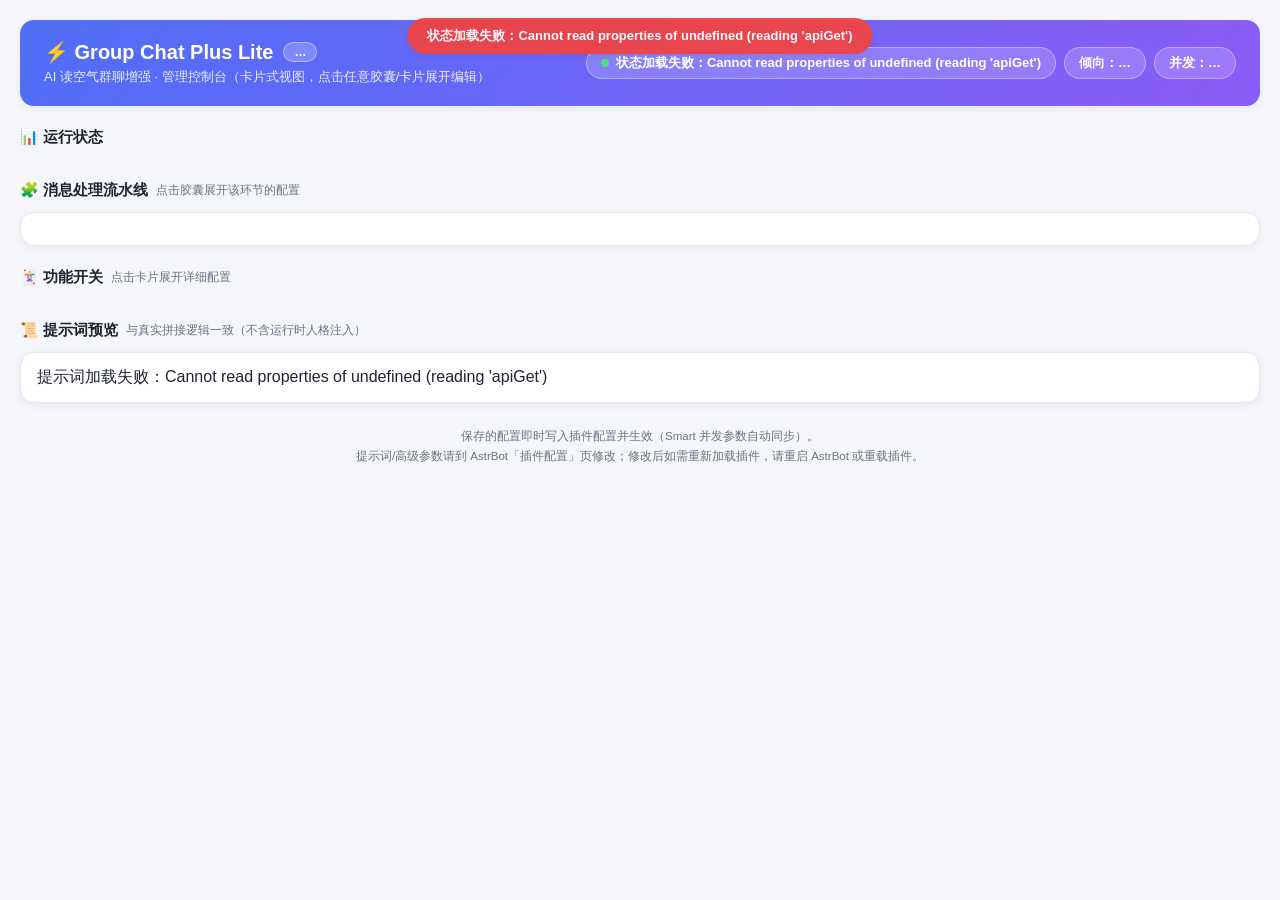
==== pages/control/index.html @ 924e7025 "feat(web): V2.1.0-lite — 移除独立 Web 面板，管理界面接入 AstrBot 插件页 - 删除 web/ 独立面板（server/auth/security/static/t" ====
<!doctype html>
<html lang="zh-CN">
<head>
  <meta charset="utf-8" />
  <meta name="viewport" content="width=device-width, initial-scale=1" />
  <title>Group Chat Plus Lite · 管理控制台</title>
  <link rel="stylesheet" href="./style.css" />
</head>
<body>
  <header class="hero">
    <div>
      <h1>
        ⚡ Group Chat Plus Lite
        <span class="ver" id="ver">…</span>
      </h1>
      <p class="sub">AI 读空气群聊增强 · 管理控制台（卡片式视图，点击任意胶囊/卡片展开编辑）</p>
    </div>
    <div class="hero-pills">
      <div class="pill"><span class="dot" id="dotMain"></span><span id="mainSwitch">群聊回复：…</span></div>
      <div class="pill" id="tendencyPill">倾向：…</div>
      <div class="pill" id="smartPill">并发：…</div>
    </div>
  </header>

  <!-- 运行时统计 -->
  <section class="section" id="statsSection">
    <h2 class="section-title">📊 运行状态</h2>
    <div class="stats-row" id="statsRow"></div>
  </section>

  <!-- 消息处理流水线 -->
  <section class="section">
    <h2 class="section-title">🧩 消息处理流水线 <span class="tip">点击胶囊展开该环节的配置</span></h2>
    <div class="pipeline" id="pipeline"></div>
    <div id="stagePanelWrap"></div>
  </section>

  <!-- 功能卡片 -->
  <section class="section">
    <h2 class="section-title">🃏 功能开关 <span class="tip">点击卡片展开详细配置</span></h2>
    <div class="cards" id="cards"></div>
    <div id="cardPanelWrap"></div>
  </section>

  <!-- 提示词预览 -->
  <section class="section">
    <h2 class="section-title">📜 提示词预览 <span class="tip">与真实拼接逻辑一致（不含运行时人格注入）</span></h2>
    <div class="prompt-grid" id="promptGrid"></div>
  </section>

  <div class="footer-note">
    保存的配置即时写入插件配置并生效（Smart 并发参数自动同步）。<br />
    提示词/高级参数请到 AstrBot「插件配置」页修改；修改后如需重新加载插件，请重启 AstrBot 或重载插件。
  </div>

  <div id="toast"></div>
  <script type="module" src="./app.js"></script>
</body>
</html>
---- pages/control/style.css ----
/* Group Chat Plus Lite — 插件页控制台（卡片式/胶囊式） */
:root {
  --bg: #f5f6fa;
  --card: #ffffff;
  --border: #e3e6ef;
  --text: #1f2430;
  --text-sub: #6b7280;
  --accent: #4f6ef7;
  --accent-soft: #e8edff;
  --green: #22c55e;
  --green-soft: #e8f8ee;
  --red: #ef4444;
  --red-soft: #fdecec;
  --amber: #f59e0b;
  --amber-soft: #fdf3e0;
  --radius: 14px;
  --shadow: 0 2px 10px rgba(31, 36, 48, 0.06);
}
[data-theme="dark"] {
  --bg: #12141a;
  --card: #1b1e28;
  --border: #2a2e3d;
  --text: #e8eaf2;
  --text-sub: #9aa1b5;
  --accent: #7c93ff;
  --accent-soft: #232a45;
  --green: #34d399;
  --green-soft: #16281f;
  --red: #f87171;
  --red-soft: #2b1a1a;
  --amber: #fbbf24;
  --amber-soft: #2b2413;
  --shadow: 0 2px 10px rgba(0, 0, 0, 0.35);
}
* { box-sizing: border-box; margin: 0; padding: 0; }
body {
  font-family: -apple-system, "Segoe UI", "PingFang SC", "Microsoft YaHei", sans-serif;
  background: var(--bg);
  color: var(--text);
  padding: 20px;
  min-height: 100vh;
}
.hidden { display: none !important; }

/* ===== 头部 ===== */
.hero {
  background: linear-gradient(120deg, var(--accent), #8b5cf6);
  color: #fff;
  border-radius: var(--radius);
  padding: 20px 24px;
  display: flex;
  justify-content: space-between;
  align-items: center;
  flex-wrap: wrap;
  gap: 12px;
  box-shadow: var(--shadow);
}
.hero h1 { font-size: 20px; font-weight: 700; display: flex; align-items: center; gap: 10px; flex-wrap: wrap; }
.hero .ver {
  font-size: 12px; font-weight: 600;
  background: rgba(255,255,255,0.22);
  border: 1px solid rgba(255,255,255,0.4);
  padding: 2px 10px; border-radius: 999px;
}
.hero .sub { font-size: 13px; opacity: 0.88; margin-top: 4px; }
.hero-pills { display: flex; gap: 8px; flex-wrap: wrap; }
.pill {
  font-size: 13px; font-weight: 600;
  padding: 6px 14px; border-radius: 999px;
  background: rgba(255,255,255,0.18);
  border: 1px solid rgba(255,255,255,0.35);
  display: flex; align-items: center; gap: 7px;
}
.pill .dot { width: 8px; height: 8px; border-radius: 50%; background: #4ade80; display: inline-block; }
.pill .dot.off { background: #fca5a5; }

/* ===== 区块 ===== */
.section { margin-top: 22px; }
.section-title {
  font-size: 15px; font-weight: 700; margin-bottom: 12px;
  display: flex; align-items: center; gap: 8px;
}
.section-title .tip { font-size: 12px; font-weight: 400; color: var(--text-sub); }

/* ===== 流水线胶囊 ===== */
.pipeline {
  display: flex; flex-wrap: wrap; align-items: stretch; gap: 6px;
  background: var(--card); border: 1px solid var(--border);
  border-radius: var(--radius); padding: 16px; box-shadow: var(--shadow);
}
.capsule {
  flex: 1 1 150px; min-width: 140px;
  border: 1.5px solid var(--border); border-radius: 999px;
  padding: 10px 16px; cursor: pointer; text-align: center;
  transition: all 0.15s ease; position: relative;
  background: var(--card);
}
.capsule:hover { border-color: var(--accent); transform: translateY(-1px); }
.capsule.active { border-color: var(--accent); background: var(--accent-soft); box-shadow: 0 0 0 3px color-mix(in srgb, var(--accent) 18%, transparent); }
.capsule .cap-name { font-size: 13px; font-weight: 700; display: flex; align-items: center; justify-content: center; gap: 6px; }
.capsule .cap-state { font-size: 11px; color: var(--text-sub); margin-top: 3px; display: flex; align-items: center; justify-content: center; gap: 5px; }
.capsule .cap-state .dot { width: 7px; height: 7px; border-radius: 50%; }
.dot.on { background: var(--green); }
.dot.off { background: var(--border); }
.capsule .num { position: absolute; top: -8px; right: -6px; background: var(--accent); color: #fff; font-size: 10px; font-weight: 700; width: 18px; height: 18px; border-radius: 50%; display: flex; align-items: center; justify-content: center; }
.arrow { align-self: center; color: var(--text-sub); font-size: 16px; flex: 0 0 auto; }

/* ===== 编辑面板 ===== */
.edit-panel {
  margin-top: 12px; background: var(--card);
  border: 1px solid var(--border); border-radius: var(--radius);
  padding: 18px 20px; box-shadow: var(--shadow);
}
.edit-panel h3 { font-size: 14px; margin-bottom: 14px; display: flex; align-items: center; gap: 8px; }
.form-grid { display: grid; grid-template-columns: repeat(auto-fill, minmax(260px, 1fr)); gap: 14px 20px; }
.field { display: flex; flex-direction: column; gap: 6px; }
.field label { font-size: 12.5px; font-weight: 600; display: flex; align-items: center; gap: 6px; flex-wrap: wrap; }
.field label .hint { font-size: 11px; font-weight: 400; color: var(--text-sub); }
.field input[type="number"], .field select {
  padding: 7px 10px; border: 1px solid var(--border); border-radius: 9px;
  background: var(--bg); color: var(--text); font-size: 13px; width: 100%;
}
.field input[type="number"]:focus, .field select:focus { outline: 2px solid var(--accent); border-color: transparent; }
/* 开关 */
.switch { position: relative; width: 40px; height: 22px; flex: 0 0 auto; }
.switch input { opacity: 0; width: 0; height: 0; }
.switch .slider {
  position: absolute; inset: 0; border-radius: 999px;
  background: var(--border); transition: 0.2s; cursor: pointer;
}
.switch .slider::before {
  content: ""; position: absolute; width: 16px; height: 16px; border-radius: 50%;
  left: 3px; top: 3px; background: #fff; transition: 0.2s; box-shadow: 0 1px 3px rgba(0,0,0,0.25);
}
.switch input:checked + .slider { background: var(--green); }
.switch input:checked + .slider::before { transform: translateX(18px); }
.field-row { display: flex; align-items: center; justify-content: space-between; gap: 12px; }
.field-row label { margin: 0; }
.save-bar { display: flex; align-items: center; justify-content: space-between; margin-top: 16px; gap: 10px; flex-wrap: wrap; }
.btn {
  padding: 8px 20px; border-radius: 999px; border: none; cursor: pointer;
  font-size: 13px; font-weight: 700; background: var(--accent); color: #fff;
  transition: 0.15s;
}
.btn:hover { filter: brightness(1.08); }
.btn:disabled { opacity: 0.5; cursor: not-allowed; }
.btn-ghost { background: transparent; color: var(--text-sub); border: 1px solid var(--border); }
.save-status { font-size: 12px; color: var(--text-sub); }

/* ===== 功能卡片 ===== */
.cards { display: grid; grid-template-columns: repeat(auto-fill, minmax(230px, 1fr)); gap: 12px; }
.card {
  background: var(--card); border: 1px solid var(--border);
  border-radius: var(--radius); padding: 14px 16px; cursor: pointer;
  transition: all 0.15s ease; box-shadow: var(--shadow);
  display: flex; flex-direction: column; gap: 8px;
}
.card:hover { border-color: var(--accent); transform: translateY(-2px); }
.card.active { border-color: var(--accent); background: var(--accent-soft); box-shadow: 0 0 0 3px color-mix(in srgb, var(--accent) 18%, transparent); }
.card .card-head { display: flex; align-items: center; gap: 8px; }
.card .card-head .icon { font-size: 19px; }
.card .card-head .name { font-size: 13.5px; font-weight: 700; flex: 1; }
.badge { font-size: 10.5px; font-weight: 700; padding: 2px 9px; border-radius: 999px; }
.badge.on { background: var(--green-soft); color: var(--green); border: 1px solid color-mix(in srgb, var(--green) 35%, transparent); }
.badge.off { background: var(--bg); color: var(--text-sub); border: 1px solid var(--border); }
.card .card-summary { font-size: 11.5px; color: var(--text-sub); line-height: 1.55; }
.card .card-summary b { color: var(--text); font-weight: 600; }

/* ===== 提示词卡片 ===== */
.prompt-grid { display: grid; grid-template-columns: repeat(auto-fit, minmax(320px, 1fr)); gap: 12px; }
.prompt-card {
  background: var(--card); border: 1px solid var(--border); border-radius: var(--radius);
  padding: 14px 16px; box-shadow: var(--shadow);
}
.prompt-card h3 { font-size: 13.5px; display: flex; align-items: center; gap: 8px; margin-bottom: 4px; }
.prompt-card .meta { font-size: 11.5px; color: var(--text-sub); margin-bottom: 10px; }
.prompt-card pre {
  background: var(--bg); border: 1px solid var(--border); border-radius: 10px;
  padding: 12px; font-size: 11.5px; line-height: 1.6; overflow: auto;
  max-height: 260px; white-space: pre-wrap; word-break: break-all;
  color: var(--text); font-family: ui-monospace, "Cascadia Code", Consolas, monospace;
}
.prompt-card .collapse-btn { margin-top: 8px; }

/* ===== toast ===== */
#toast {
  position: fixed; top: 18px; left: 50%; transform: translateX(-50%) translateY(-80px);
  background: var(--text); color: var(--bg); padding: 9px 20px; border-radius: 999px;
  font-size: 13px; font-weight: 600; z-index: 999; transition: transform 0.25s ease;
  box-shadow: var(--shadow); opacity: 0.95;
}
#toast.show { transform: translateX(-50%) translateY(0); }
#toast.ok { background: var(--green); color: #fff; }
#toast.err { background: var(--red); color: #fff; }

/* ===== 运行时统计 ===== */
.stats-row { display: grid; grid-template-columns: repeat(auto-fit, minmax(140px, 1fr)); gap: 10px; }
.stat-box {
  background: var(--card); border: 1px solid var(--border); border-radius: 12px;
  padding: 12px 14px; box-shadow: var(--shadow); text-align: center;
}
.stat-box .v { font-size: 22px; font-weight: 800; color: var(--accent); }
.stat-box .k { font-size: 11.5px; color: var(--text-sub); margin-top: 2px; }

.footer-note { margin-top: 24px; font-size: 11.5px; color: var(--text-sub); text-align: center; line-height: 1.7; }
@media (max-width: 640px) { body { padding: 12px; } .pipeline { gap: 8px; } .arrow { display: none; } }
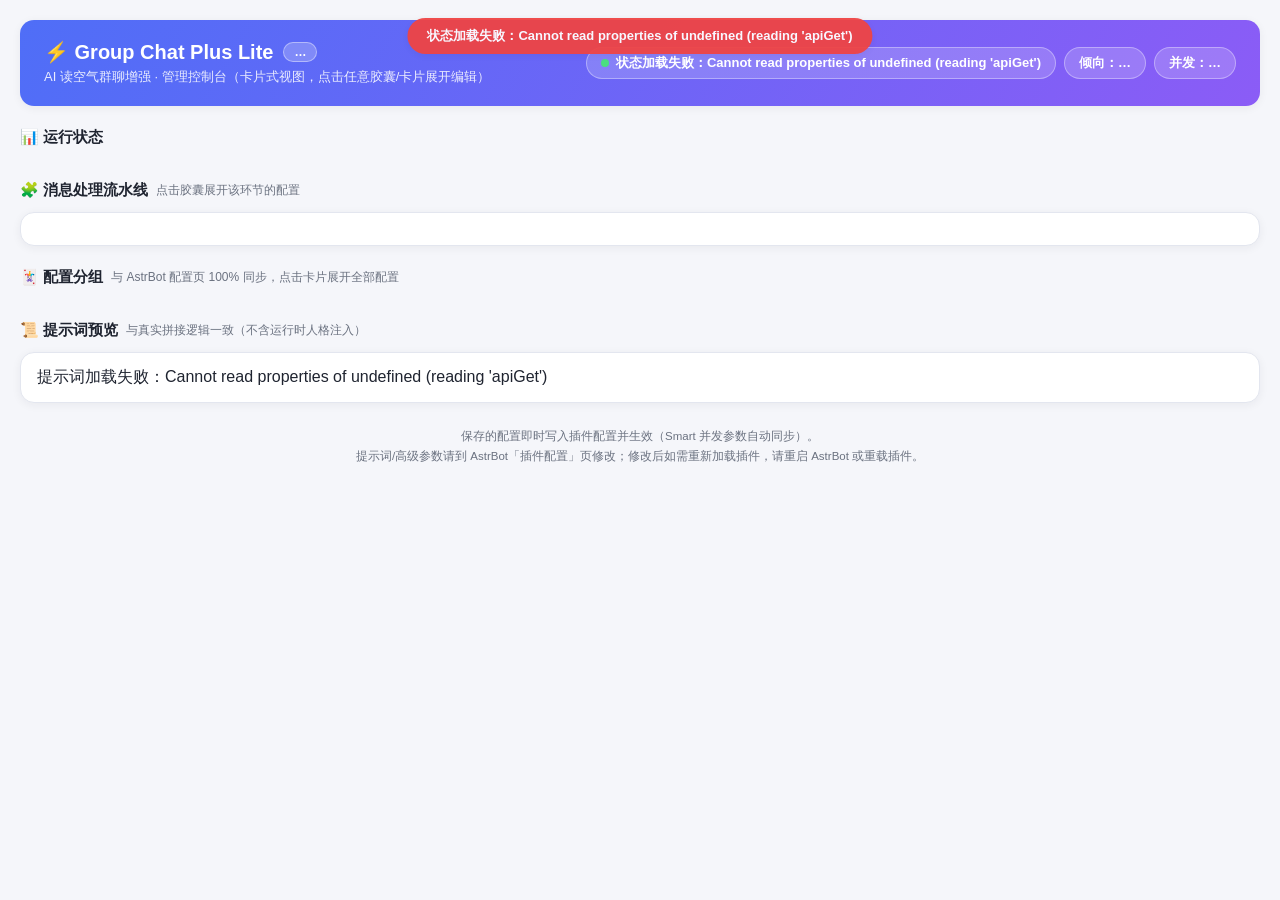
==== commit f68fd4c5: "feat(web): V2.5.0-lite — 插件页配置 100% 覆盖（schema 驱动） - 插件页改为由 _conf_schema.json 动态驱动：分组/字段/说明/选项全同步，永不脱" ====
--- a/pages/control/index.html
+++ b/pages/control/index.html
@@ -37,7 +37,7 @@
 
   <!-- 功能卡片 -->
   <section class="section">
-    <h2 class="section-title">🃏 功能开关 <span class="tip">点击卡片展开详细配置</span></h2>
+    <h2 class="section-title">🃏 配置分组 <span class="tip">与 AstrBot 配置页 100% 同步，点击卡片展开全部配置</span></h2>
     <div class="cards" id="cards"></div>
     <div id="cardPanelWrap"></div>
   </section>
--- a/pages/control/style.css
+++ b/pages/control/style.css
@@ -113,14 +113,23 @@
 }
 .edit-panel h3 { font-size: 14px; margin-bottom: 14px; display: flex; align-items: center; gap: 8px; }
 .form-grid { display: grid; grid-template-columns: repeat(auto-fill, minmax(260px, 1fr)); gap: 14px 20px; }
-.field { display: flex; flex-direction: column; gap: 6px; }
-.field label { font-size: 12.5px; font-weight: 600; display: flex; align-items: center; gap: 6px; flex-wrap: wrap; }
+.field { display: flex; flex-direction: column; gap: 6px; justify-content: flex-start; }
+.field-title { font-size: 12.5px; font-weight: 600; line-height: 1.4; min-height: 18px; }
+.field-hint { font-size: 11px; font-weight: 400; color: var(--text-sub); line-height: 1.5; }
+.field .switch { align-self: flex-start; margin-top: 2px; }
+.field label { font-size: 12.5px; font-weight: 600; display: flex; align-items: flex-start; gap: 6px; flex-wrap: wrap; line-height: 1.45; }
 .field label .hint { font-size: 11px; font-weight: 400; color: var(--text-sub); }
 .field input[type="number"], .field select {
   padding: 7px 10px; border: 1px solid var(--border); border-radius: 9px;
   background: var(--bg); color: var(--text); font-size: 13px; width: 100%;
 }
 .field input[type="number"]:focus, .field select:focus { outline: 2px solid var(--accent); border-color: transparent; }
+.field textarea {
+  width: 100%; padding: 9px 11px; border: 1px solid var(--border); border-radius: 10px;
+  background: var(--bg); color: var(--text); font-size: 12.5px; line-height: 1.6;
+  font-family: ui-monospace, "Cascadia Code", Consolas, monospace; resize: vertical; min-height: 96px;
+}
+.field textarea:focus { outline: 2px solid var(--accent); border-color: transparent; }
 /* 开关 */
 .switch { position: relative; width: 40px; height: 22px; flex: 0 0 auto; }
 .switch input { opacity: 0; width: 0; height: 0; }
@@ -134,8 +143,7 @@
 }
 .switch input:checked + .slider { background: var(--green); }
 .switch input:checked + .slider::before { transform: translateX(18px); }
-.field-row { display: flex; align-items: center; justify-content: space-between; gap: 12px; }
-.field-row label { margin: 0; }
+/* bool 开关字段已统一为 .field 纵向布局（label 在上、开关在下），不再使用 .field-row */
 .save-bar { display: flex; align-items: center; justify-content: space-between; margin-top: 16px; gap: 10px; flex-wrap: wrap; }
 .btn {
   padding: 8px 20px; border-radius: 999px; border: none; cursor: pointer;
@@ -181,6 +189,13 @@
   color: var(--text); font-family: ui-monospace, "Cascadia Code", Consolas, monospace;
 }
 .prompt-card .collapse-btn { margin-top: 8px; }
+.prompt-preview { margin-top: 10px; border-top: 1px dashed var(--border); padding-top: 10px; }
+.prompt-preview summary {
+  cursor: pointer; font-size: 12px; font-weight: 600; color: var(--text-sub);
+  user-select: none; display: inline-block;
+}
+.prompt-preview summary:hover { color: var(--accent); }
+.prompt-preview pre { margin-top: 8px; }
 
 /* ===== toast ===== */
 #toast {
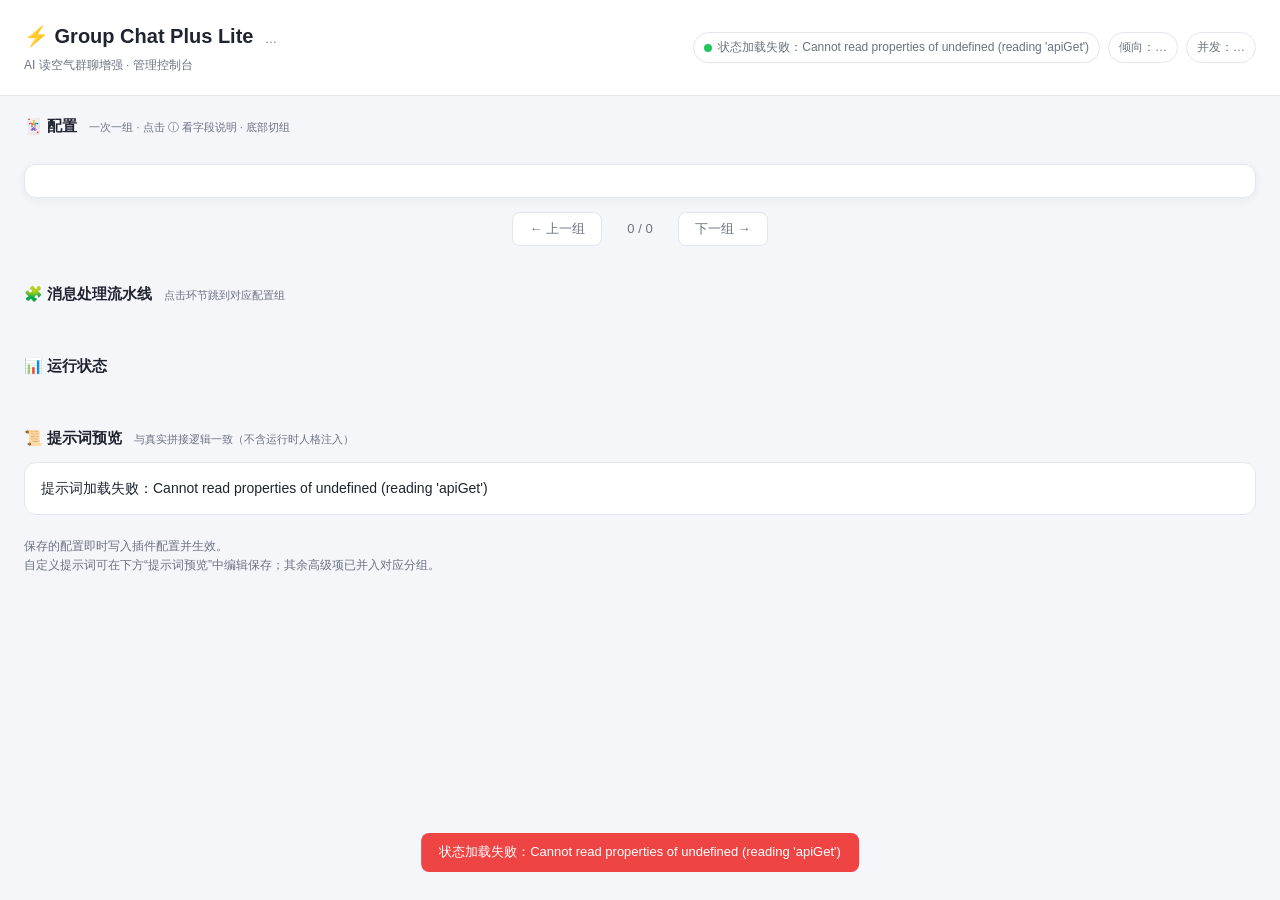
==== commit 4f3b4db8: "feat: 插件页 UI 重构——分组tab分页浏览、长说明收进ⓘ小框、修复流水线/开关分组联动、样式重做" ====
--- a/pages/control/index.html
+++ b/pages/control/index.html
@@ -9,11 +9,8 @@
 <body>
   <header class="hero">
     <div>
-      <h1>
-        ⚡ Group Chat Plus Lite
-        <span class="ver" id="ver">…</span>
-      </h1>
-      <p class="sub">AI 读空气群聊增强 · 管理控制台（卡片式视图，点击任意胶囊/卡片展开编辑）</p>
+      <h1>⚡ Group Chat Plus Lite <span class="ver" id="ver">…</span></h1>
+      <p class="sub">AI 读空气群聊增强 · 管理控制台</p>
     </div>
     <div class="hero-pills">
       <div class="pill"><span class="dot" id="dotMain"></span><span id="mainSwitch">群聊回复：…</span></div>
@@ -22,24 +19,28 @@
     </div>
   </header>
 
-  <!-- 运行时统计 -->
-  <section class="section" id="statsSection">
-    <h2 class="section-title">📊 运行状态</h2>
-    <div class="stats-row" id="statsRow"></div>
+  <!-- 配置：分组 tab + 分页浏览 -->
+  <section class="section" id="configSection">
+    <h2 class="section-title">🃏 配置 <span class="tip">一次一组 · 点击 ⓘ 看字段说明 · 底部切组</span></h2>
+    <div class="tabs" id="tabs"></div>
+    <div class="panel" id="configPanel"></div>
+    <div class="pager">
+      <button class="btn ghost" id="prevGroup">← 上一组</button>
+      <span class="pos" id="groupPos">0 / 0</span>
+      <button class="btn ghost" id="nextGroup">下一组 →</button>
+    </div>
   </section>
 
   <!-- 消息处理流水线 -->
   <section class="section">
-    <h2 class="section-title">🧩 消息处理流水线 <span class="tip">点击胶囊展开该环节的配置</span></h2>
+    <h2 class="section-title">🧩 消息处理流水线 <span class="tip">点击环节跳到对应配置组</span></h2>
     <div class="pipeline" id="pipeline"></div>
-    <div id="stagePanelWrap"></div>
   </section>
 
-  <!-- 功能卡片 -->
-  <section class="section">
-    <h2 class="section-title">🃏 配置分组 <span class="tip">与 AstrBot 配置页 100% 同步，点击卡片展开全部配置</span></h2>
-    <div class="cards" id="cards"></div>
-    <div id="cardPanelWrap"></div>
+  <!-- 运行状态 -->
+  <section class="section" id="statsSection">
+    <h2 class="section-title">📊 运行状态</h2>
+    <div class="stats-row" id="statsRow"></div>
   </section>
 
   <!-- 提示词预览 -->
@@ -49,10 +50,11 @@
   </section>
 
   <div class="footer-note">
-    保存的配置即时写入插件配置并生效（Smart 并发参数自动同步）。<br />
-    提示词/高级参数请到 AstrBot「插件配置」页修改；修改后如需重新加载插件，请重启 AstrBot 或重载插件。
+    保存的配置即时写入插件配置并生效。<br />
+    自定义提示词可在下方“提示词预览”中编辑保存；其余高级项已并入对应分组。
   </div>
 
+  <div id="tipBox"></div>
   <div id="toast"></div>
   <script type="module" src="./app.js"></script>
 </body>
--- a/pages/control/style.css
+++ b/pages/control/style.css
@@ -1,4 +1,4 @@
-/* Group Chat Plus Lite — 插件页控制台（卡片式/胶囊式） */
+/* Group Chat Plus Lite — 插件页控制台（分组 tab 分页版） */
 :root {
   --bg: #f5f6fa;
   --card: #ffffff;
@@ -13,209 +13,175 @@
   --red-soft: #fdecec;
   --amber: #f59e0b;
   --amber-soft: #fdf3e0;
-  --radius: 14px;
+  --radius: 12px;
   --shadow: 0 2px 10px rgba(31, 36, 48, 0.06);
 }
 [data-theme="dark"] {
   --bg: #12141a;
-  --card: #1b1e28;
-  --border: #2a2e3d;
-  --text: #e8eaf2;
-  --text-sub: #9aa1b5;
-  --accent: #7c93ff;
-  --accent-soft: #232a45;
+  --card: #1b1e27;
+  --border: #2b2f3b;
+  --text: #e7e9f0;
+  --text-sub: #8b91a3;
+  --accent: #6d8bff;
+  --accent-soft: #222a44;
   --green: #34d399;
-  --green-soft: #16281f;
+  --green-soft: #12352a;
   --red: #f87171;
-  --red-soft: #2b1a1a;
+  --red-soft: #3a2026;
   --amber: #fbbf24;
-  --amber-soft: #2b2413;
-  --shadow: 0 2px 10px rgba(0, 0, 0, 0.35);
+  --amber-soft: #3a2f14;
+  --shadow: 0 2px 12px rgba(0, 0, 0, 0.4);
 }
-* { box-sizing: border-box; margin: 0; padding: 0; }
+
+* { box-sizing: border-box; }
 body {
-  font-family: -apple-system, "Segoe UI", "PingFang SC", "Microsoft YaHei", sans-serif;
+  margin: 0;
   background: var(--bg);
   color: var(--text);
-  padding: 20px;
-  min-height: 100vh;
+  font: 14px/1.6 -apple-system, "Segoe UI", "PingFang SC", "Microsoft YaHei", sans-serif;
 }
-.hidden { display: none !important; }
 
-/* ===== 头部 ===== */
+/* ===== hero ===== */
 .hero {
-  background: linear-gradient(120deg, var(--accent), #8b5cf6);
-  color: #fff;
-  border-radius: var(--radius);
+  display: flex; align-items: center; justify-content: space-between; gap: 16px;
+  flex-wrap: wrap;
   padding: 20px 24px;
-  display: flex;
-  justify-content: space-between;
-  align-items: center;
-  flex-wrap: wrap;
-  gap: 12px;
-  box-shadow: var(--shadow);
+  background: var(--card);
+  border-bottom: 1px solid var(--border);
 }
-.hero h1 { font-size: 20px; font-weight: 700; display: flex; align-items: center; gap: 10px; flex-wrap: wrap; }
-.hero .ver {
-  font-size: 12px; font-weight: 600;
-  background: rgba(255,255,255,0.22);
-  border: 1px solid rgba(255,255,255,0.4);
-  padding: 2px 10px; border-radius: 999px;
-}
-.hero .sub { font-size: 13px; opacity: 0.88; margin-top: 4px; }
+.hero h1 { margin: 0; font-size: 20px; }
+.hero .ver { font-size: 12px; color: var(--text-sub); margin-left: 6px; font-weight: 400; }
+.hero .sub { margin: 4px 0 0; color: var(--text-sub); font-size: 12px; }
 .hero-pills { display: flex; gap: 8px; flex-wrap: wrap; }
 .pill {
-  font-size: 13px; font-weight: 600;
-  padding: 6px 14px; border-radius: 999px;
-  background: rgba(255,255,255,0.18);
-  border: 1px solid rgba(255,255,255,0.35);
-  display: flex; align-items: center; gap: 7px;
+  display: inline-flex; align-items: center; gap: 6px;
+  padding: 5px 10px; border-radius: 999px; border: 1px solid var(--border);
+  background: var(--card); font-size: 12px; color: var(--text-sub);
 }
-.pill .dot { width: 8px; height: 8px; border-radius: 50%; background: #4ade80; display: inline-block; }
-.pill .dot.off { background: #fca5a5; }
+.dot { width: 8px; height: 8px; border-radius: 50%; background: var(--green); display: inline-block; }
+.dot.off { background: var(--red); }
 
-/* ===== 区块 ===== */
-.section { margin-top: 22px; }
-.section-title {
-  font-size: 15px; font-weight: 700; margin-bottom: 12px;
-  display: flex; align-items: center; gap: 8px;
+/* ===== sections ===== */
+.section { padding: 18px 24px; }
+.section-title { margin: 0 0 12px; font-size: 15px; }
+.section-title .tip { font-size: 11px; color: var(--text-sub); font-weight: 400; margin-left: 8px; }
+
+/* ===== tabs ===== */
+.tabs { display: flex; flex-wrap: wrap; gap: 8px; margin-bottom: 14px; }
+.tab {
+  display: inline-flex; align-items: center; gap: 6px;
+  padding: 7px 12px; border-radius: 999px; cursor: pointer;
+  border: 1px solid var(--border); background: var(--card); color: var(--text);
+  font-size: 13px;
 }
-.section-title .tip { font-size: 12px; font-weight: 400; color: var(--text-sub); }
+.tab:hover { border-color: var(--accent); }
+.tab.active { background: var(--accent-soft); border-color: var(--accent); color: var(--accent); font-weight: 600; }
+.tab-em { font-size: 13px; }
 
-/* ===== 流水线胶囊 ===== */
-.pipeline {
-  display: flex; flex-wrap: wrap; align-items: stretch; gap: 6px;
-  background: var(--card); border: 1px solid var(--border);
-  border-radius: var(--radius); padding: 16px; box-shadow: var(--shadow);
+/* ===== panel ===== */
+.panel {
+  background: var(--card); border: 1px solid var(--border); border-radius: var(--radius);
+  padding: 16px 18px; box-shadow: var(--shadow);
 }
-.capsule {
-  flex: 1 1 150px; min-width: 140px;
-  border: 1.5px solid var(--border); border-radius: 999px;
-  padding: 10px 16px; cursor: pointer; text-align: center;
-  transition: all 0.15s ease; position: relative;
-  background: var(--card);
+.panel-head { display: flex; align-items: center; justify-content: space-between; margin-bottom: 14px; }
+.panel-head h3 { margin: 0; font-size: 15px; }
+.badge { font-size: 11px; padding: 2px 9px; border-radius: 999px; }
+.badge.on { background: var(--green-soft); color: var(--green); }
+.badge.off { background: var(--red-soft); color: var(--red); }
+
+.form-grid { display: grid; grid-template-columns: repeat(auto-fill, minmax(340px, 1fr)); gap: 12px 20px; }
+.field { display: flex; flex-direction: column; gap: 5px; }
+.field-label { font-size: 13px; color: var(--text); }
+.hint-ico {
+  display: inline-block; width: 16px; height: 16px; line-height: 16px; text-align: center;
+  margin-left: 6px; border-radius: 50%; cursor: pointer;
+  background: var(--accent-soft); color: var(--accent); font-size: 11px;
 }
-.capsule:hover { border-color: var(--accent); transform: translateY(-1px); }
-.capsule.active { border-color: var(--accent); background: var(--accent-soft); box-shadow: 0 0 0 3px color-mix(in srgb, var(--accent) 18%, transparent); }
-.capsule .cap-name { font-size: 13px; font-weight: 700; display: flex; align-items: center; justify-content: center; gap: 6px; }
-.capsule .cap-state { font-size: 11px; color: var(--text-sub); margin-top: 3px; display: flex; align-items: center; justify-content: center; gap: 5px; }
-.capsule .cap-state .dot { width: 7px; height: 7px; border-radius: 50%; }
-.dot.on { background: var(--green); }
-.dot.off { background: var(--border); }
-.capsule .num { position: absolute; top: -8px; right: -6px; background: var(--accent); color: #fff; font-size: 10px; font-weight: 700; width: 18px; height: 18px; border-radius: 50%; display: flex; align-items: center; justify-content: center; }
-.arrow { align-self: center; color: var(--text-sub); font-size: 16px; flex: 0 0 auto; }
+.hint-ico:hover { background: var(--accent); color: #fff; }
+.field input[type="text"], .field input[type="number"], .field select, .field textarea {
+  width: 100%; padding: 7px 10px; border: 1px solid var(--border); border-radius: 8px;
+  background: var(--bg); color: var(--text); font-size: 13px;
+  font-family: inherit;
+}
+.field input:focus, .field textarea:focus, .field select:focus { outline: 2px solid var(--accent-soft); border-color: var(--accent); }
 
-/* ===== 编辑面板 ===== */
-.edit-panel {
-  margin-top: 12px; background: var(--card);
-  border: 1px solid var(--border); border-radius: var(--radius);
-  padding: 18px 20px; box-shadow: var(--shadow);
-}
-.edit-panel h3 { font-size: 14px; margin-bottom: 14px; display: flex; align-items: center; gap: 8px; }
-.form-grid { display: grid; grid-template-columns: repeat(auto-fill, minmax(260px, 1fr)); gap: 14px 20px; }
-.field { display: flex; flex-direction: column; gap: 6px; justify-content: flex-start; }
-.field-title { font-size: 12.5px; font-weight: 600; line-height: 1.4; min-height: 18px; }
-.field-hint { font-size: 11px; font-weight: 400; color: var(--text-sub); line-height: 1.5; }
-.field .switch { align-self: flex-start; margin-top: 2px; }
-.field label { font-size: 12.5px; font-weight: 600; display: flex; align-items: flex-start; gap: 6px; flex-wrap: wrap; line-height: 1.45; }
-.field label .hint { font-size: 11px; font-weight: 400; color: var(--text-sub); }
-.field input[type="number"], .field select {
-  padding: 7px 10px; border: 1px solid var(--border); border-radius: 9px;
-  background: var(--bg); color: var(--text); font-size: 13px; width: 100%;
-}
-.field input[type="number"]:focus, .field select:focus { outline: 2px solid var(--accent); border-color: transparent; }
-.field textarea {
-  width: 100%; padding: 9px 11px; border: 1px solid var(--border); border-radius: 10px;
-  background: var(--bg); color: var(--text); font-size: 12.5px; line-height: 1.6;
-  font-family: ui-monospace, "Cascadia Code", Consolas, monospace; resize: vertical; min-height: 96px;
-}
-.field textarea:focus { outline: 2px solid var(--accent); border-color: transparent; }
-/* 开关 */
-.switch { position: relative; width: 40px; height: 22px; flex: 0 0 auto; }
+.switch { position: relative; display: inline-block; width: 42px; height: 24px; align-self: flex-start; }
 .switch input { opacity: 0; width: 0; height: 0; }
-.switch .slider {
-  position: absolute; inset: 0; border-radius: 999px;
-  background: var(--border); transition: 0.2s; cursor: pointer;
-}
-.switch .slider::before {
-  content: ""; position: absolute; width: 16px; height: 16px; border-radius: 50%;
-  left: 3px; top: 3px; background: #fff; transition: 0.2s; box-shadow: 0 1px 3px rgba(0,0,0,0.25);
-}
+.slider { position: absolute; inset: 0; border-radius: 999px; background: var(--border); transition: 0.2s; }
+.slider::before { content: ""; position: absolute; width: 18px; height: 18px; left: 3px; top: 3px; border-radius: 50%; background: #fff; transition: 0.2s; }
 .switch input:checked + .slider { background: var(--green); }
 .switch input:checked + .slider::before { transform: translateX(18px); }
-/* bool 开关字段已统一为 .field 纵向布局（label 在上、开关在下），不再使用 .field-row */
-.save-bar { display: flex; align-items: center; justify-content: space-between; margin-top: 16px; gap: 10px; flex-wrap: wrap; }
+
+.save-bar { display: flex; align-items: center; justify-content: flex-end; gap: 12px; margin-top: 16px; }
+.save-status { font-size: 12px; color: var(--text-sub); margin-right: auto; }
 .btn {
-  padding: 8px 20px; border-radius: 999px; border: none; cursor: pointer;
-  font-size: 13px; font-weight: 700; background: var(--accent); color: #fff;
-  transition: 0.15s;
+  padding: 7px 16px; border: none; border-radius: 8px; cursor: pointer;
+  background: var(--accent); color: #fff; font-size: 13px;
 }
-.btn:hover { filter: brightness(1.08); }
-.btn:disabled { opacity: 0.5; cursor: not-allowed; }
-.btn-ghost { background: transparent; color: var(--text-sub); border: 1px solid var(--border); }
-.save-status { font-size: 12px; color: var(--text-sub); }
+.btn:hover { filter: brightness(1.05); }
+.btn:disabled { opacity: 0.6; cursor: not-allowed; }
+.btn.ghost { background: var(--card); color: var(--text-sub); border: 1px solid var(--border); font-family: inherit; }
+.btn.ghost:hover { border-color: var(--accent); color: var(--accent); }
 
-/* ===== 功能卡片 ===== */
-.cards { display: grid; grid-template-columns: repeat(auto-fill, minmax(230px, 1fr)); gap: 12px; }
-.card {
-  background: var(--card); border: 1px solid var(--border);
-  border-radius: var(--radius); padding: 14px 16px; cursor: pointer;
-  transition: all 0.15s ease; box-shadow: var(--shadow);
-  display: flex; flex-direction: column; gap: 8px;
+.pager { display: flex; align-items: center; justify-content: center; gap: 14px; margin-top: 14px; }
+.pager .pos { font-size: 13px; color: var(--text-sub); min-width: 48px; text-align: center; }
+
+/* ===== pipeline ===== */
+.pipeline { display: flex; align-items: stretch; gap: 6px; flex-wrap: wrap; }
+.capsule {
+  display: flex; flex-direction: column; align-items: center; justify-content: center; gap: 4px;
+  min-width: 120px; padding: 12px 10px; border-radius: var(--radius);
+  background: var(--card); border: 1px solid var(--border); cursor: pointer;
 }
-.card:hover { border-color: var(--accent); transform: translateY(-2px); }
-.card.active { border-color: var(--accent); background: var(--accent-soft); box-shadow: 0 0 0 3px color-mix(in srgb, var(--accent) 18%, transparent); }
-.card .card-head { display: flex; align-items: center; gap: 8px; }
-.card .card-head .icon { font-size: 19px; }
-.card .card-head .name { font-size: 13.5px; font-weight: 700; flex: 1; }
-.badge { font-size: 10.5px; font-weight: 700; padding: 2px 9px; border-radius: 999px; }
-.badge.on { background: var(--green-soft); color: var(--green); border: 1px solid color-mix(in srgb, var(--green) 35%, transparent); }
-.badge.off { background: var(--bg); color: var(--text-sub); border: 1px solid var(--border); }
-.card .card-summary { font-size: 11.5px; color: var(--text-sub); line-height: 1.55; }
-.card .card-summary b { color: var(--text); font-weight: 600; }
+.capsule:hover { border-color: var(--accent); box-shadow: var(--shadow); }
+.capsule .num { font-size: 11px; color: var(--text-sub); }
+.capsule .cap-name { font-size: 13px; font-weight: 600; }
+.capsule .cap-state { font-size: 11px; color: var(--text-sub); text-align: center; }
+.arrow { display: flex; align-items: center; color: var(--text-sub); padding: 0 4px; }
 
-/* ===== 提示词卡片 ===== */
-.prompt-grid { display: grid; grid-template-columns: repeat(auto-fit, minmax(320px, 1fr)); gap: 12px; }
-.prompt-card {
-  background: var(--card); border: 1px solid var(--border); border-radius: var(--radius);
-  padding: 14px 16px; box-shadow: var(--shadow);
+/* ===== stats ===== */
+.stats-row { display: grid; grid-template-columns: repeat(auto-fit, minmax(150px, 1fr)); gap: 10px; }
+.stat-box { background: var(--card); border: 1px solid var(--border); border-radius: var(--radius); padding: 12px; text-align: center; }
+.stat-box .v { font-size: 18px; font-weight: 700; color: var(--accent); }
+.stat-box .k { font-size: 12px; color: var(--text-sub); margin-top: 2px; }
+
+/* ===== prompt preview ===== */
+.prompt-grid { display: grid; grid-template-columns: repeat(auto-fit, minmax(340px, 1fr)); gap: 12px; }
+.prompt-card { background: var(--card); border: 1px solid var(--border); border-radius: var(--radius); padding: 14px 16px; }
+.prompt-card h3 { margin: 0 0 6px; font-size: 14px; }
+.prompt-card .meta { font-size: 12px; color: var(--text-sub); margin-bottom: 8px; }
+.prompt-card textarea { width: 100%; padding: 7px 10px; border: 1px solid var(--border); border-radius: 8px; background: var(--bg); color: var(--text); font-size: 13px; font-family: inherit; }
+.prompt-card .row { display: flex; align-items: center; justify-content: space-between; gap: 10px; margin: 8px 0; }
+.prompt-preview { margin-top: 8px; }
+.prompt-preview summary { cursor: pointer; font-size: 12px; color: var(--accent); }
+.prompt-preview pre {
+  white-space: pre-wrap; word-break: break-word; margin: 8px 0 0; padding: 10px;
+  background: var(--bg); border: 1px solid var(--border); border-radius: 8px;
+  font: 12px/1.6 ui-monospace, Menlo, Consolas, monospace; color: var(--text);
 }
-.prompt-card h3 { font-size: 13.5px; display: flex; align-items: center; gap: 8px; margin-bottom: 4px; }
-.prompt-card .meta { font-size: 11.5px; color: var(--text-sub); margin-bottom: 10px; }
-.prompt-card pre {
-  background: var(--bg); border: 1px solid var(--border); border-radius: 10px;
-  padding: 12px; font-size: 11.5px; line-height: 1.6; overflow: auto;
-  max-height: 260px; white-space: pre-wrap; word-break: break-all;
-  color: var(--text); font-family: ui-monospace, "Cascadia Code", Consolas, monospace;
+
+/* ===== footer / toast / tip ===== */
+.footer-note { padding: 4px 24px 24px; font-size: 12px; color: var(--text-sub); }
+#toast {
+  position: fixed; left: 50%; bottom: 28px; transform: translateX(-50%) translateY(20px);
+  background: #1f2430; color: #fff; padding: 9px 18px; border-radius: 8px;
+  font-size: 13px; opacity: 0; pointer-events: none; transition: 0.25s; z-index: 100; max-width: 80vw;
 }
-.prompt-card .collapse-btn { margin-top: 8px; }
-.prompt-preview { margin-top: 10px; border-top: 1px dashed var(--border); padding-top: 10px; }
-.prompt-preview summary {
-  cursor: pointer; font-size: 12px; font-weight: 600; color: var(--text-sub);
-  user-select: none; display: inline-block;
+#toast.show { opacity: 1; transform: translateX(-50%) translateY(0); }
+#toast.ok { background: var(--green); }
+#toast.err { background: var(--red); }
+#tipBox {
+  position: fixed; z-index: 99; max-width: 320px;
+  background: var(--card); color: var(--text); border: 1px solid var(--border);
+  border-radius: 10px; padding: 10px 12px; font-size: 12px; line-height: 1.6;
+  box-shadow: 0 8px 24px rgba(0, 0, 0, 0.12); display: none;
 }
-.prompt-preview summary:hover { color: var(--accent); }
-.prompt-preview pre { margin-top: 8px; }
+#tipBox.show { display: block; }
 
-/* ===== toast ===== */
-#toast {
-  position: fixed; top: 18px; left: 50%; transform: translateX(-50%) translateY(-80px);
-  background: var(--text); color: var(--bg); padding: 9px 20px; border-radius: 999px;
-  font-size: 13px; font-weight: 600; z-index: 999; transition: transform 0.25s ease;
-  box-shadow: var(--shadow); opacity: 0.95;
+@media (max-width: 640px) {
+  .hero { padding: 14px 16px; }
+  .section { padding: 14px 16px; }
+  .form-grid { grid-template-columns: 1fr; }
+  .pipeline { gap: 4px; }
+  .capsule { min-width: 100px; }
 }
-#toast.show { transform: translateX(-50%) translateY(0); }
-#toast.ok { background: var(--green); color: #fff; }
-#toast.err { background: var(--red); color: #fff; }
-
-/* ===== 运行时统计 ===== */
-.stats-row { display: grid; grid-template-columns: repeat(auto-fit, minmax(140px, 1fr)); gap: 10px; }
-.stat-box {
-  background: var(--card); border: 1px solid var(--border); border-radius: 12px;
-  padding: 12px 14px; box-shadow: var(--shadow); text-align: center;
-}
-.stat-box .v { font-size: 22px; font-weight: 800; color: var(--accent); }
-.stat-box .k { font-size: 11.5px; color: var(--text-sub); margin-top: 2px; }
-
-.footer-note { margin-top: 24px; font-size: 11.5px; color: var(--text-sub); text-align: center; line-height: 1.7; }
-@media (max-width: 640px) { body { padding: 12px; } .pipeline { gap: 8px; } .arrow { display: none; } }
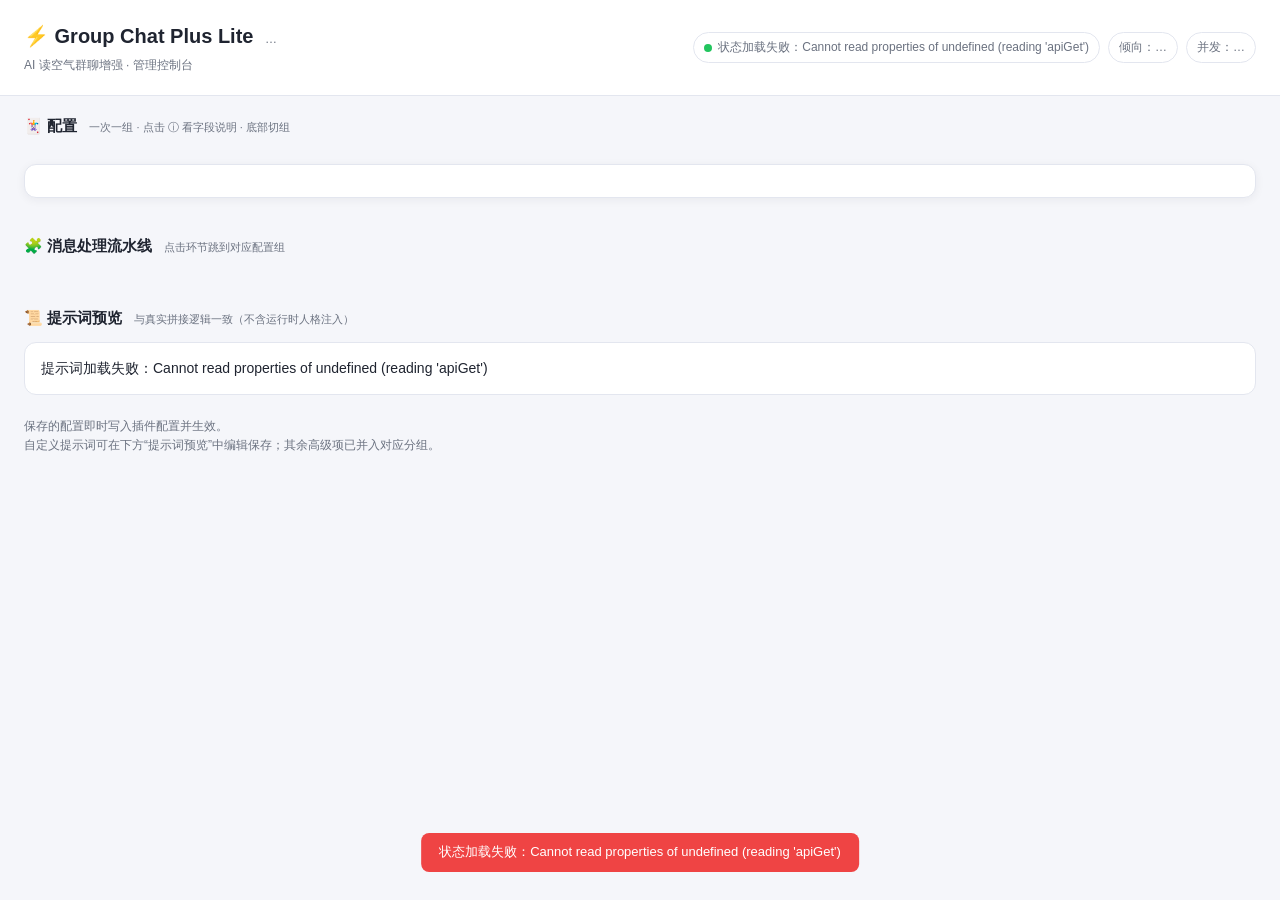
==== commit 111bfac3: "fix: 修复ⓘ说明弹框每次渲染后绑定；移除上一组/下一组与运行状态(冗余)" ====
--- a/pages/control/index.html
+++ b/pages/control/index.html
@@ -24,23 +24,13 @@
     <h2 class="section-title">🃏 配置 <span class="tip">一次一组 · 点击 ⓘ 看字段说明 · 底部切组</span></h2>
     <div class="tabs" id="tabs"></div>
     <div class="panel" id="configPanel"></div>
-    <div class="pager">
-      <button class="btn ghost" id="prevGroup">← 上一组</button>
-      <span class="pos" id="groupPos">0 / 0</span>
-      <button class="btn ghost" id="nextGroup">下一组 →</button>
-    </div>
+
   </section>
 
   <!-- 消息处理流水线 -->
   <section class="section">
     <h2 class="section-title">🧩 消息处理流水线 <span class="tip">点击环节跳到对应配置组</span></h2>
     <div class="pipeline" id="pipeline"></div>
-  </section>
-
-  <!-- 运行状态 -->
-  <section class="section" id="statsSection">
-    <h2 class="section-title">📊 运行状态</h2>
-    <div class="stats-row" id="statsRow"></div>
   </section>
 
   <!-- 提示词预览 -->
--- a/pages/control/style.css
+++ b/pages/control/style.css
@@ -123,8 +123,6 @@
 .btn.ghost { background: var(--card); color: var(--text-sub); border: 1px solid var(--border); font-family: inherit; }
 .btn.ghost:hover { border-color: var(--accent); color: var(--accent); }
 
-.pager { display: flex; align-items: center; justify-content: center; gap: 14px; margin-top: 14px; }
-.pager .pos { font-size: 13px; color: var(--text-sub); min-width: 48px; text-align: center; }
 
 /* ===== pipeline ===== */
 .pipeline { display: flex; align-items: stretch; gap: 6px; flex-wrap: wrap; }
@@ -139,11 +137,6 @@
 .capsule .cap-state { font-size: 11px; color: var(--text-sub); text-align: center; }
 .arrow { display: flex; align-items: center; color: var(--text-sub); padding: 0 4px; }
 
-/* ===== stats ===== */
-.stats-row { display: grid; grid-template-columns: repeat(auto-fit, minmax(150px, 1fr)); gap: 10px; }
-.stat-box { background: var(--card); border: 1px solid var(--border); border-radius: var(--radius); padding: 12px; text-align: center; }
-.stat-box .v { font-size: 18px; font-weight: 700; color: var(--accent); }
-.stat-box .k { font-size: 12px; color: var(--text-sub); margin-top: 2px; }
 
 /* ===== prompt preview ===== */
 .prompt-grid { display: grid; grid-template-columns: repeat(auto-fit, minmax(340px, 1fr)); gap: 12px; }
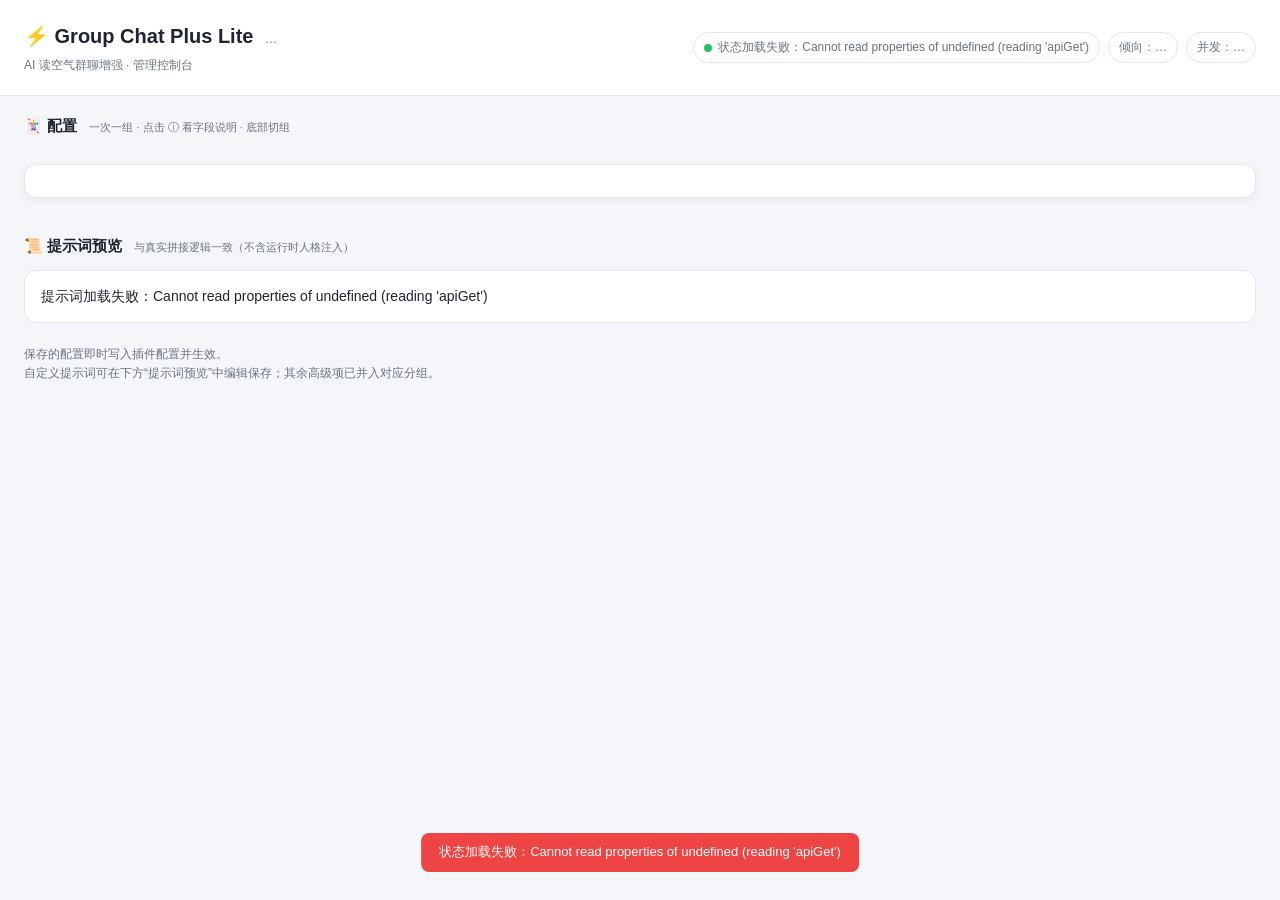
==== commit e60937f3: "chore: 移除消息处理流水线(与配置tab重复且顺序失真)，页面仅保留顶部状态+配置tab+提示词预览" ====
--- a/pages/control/index.html
+++ b/pages/control/index.html
@@ -27,12 +27,6 @@
 
   </section>
 
-  <!-- 消息处理流水线 -->
-  <section class="section">
-    <h2 class="section-title">🧩 消息处理流水线 <span class="tip">点击环节跳到对应配置组</span></h2>
-    <div class="pipeline" id="pipeline"></div>
-  </section>
-
   <!-- 提示词预览 -->
   <section class="section">
     <h2 class="section-title">📜 提示词预览 <span class="tip">与真实拼接逻辑一致（不含运行时人格注入）</span></h2>
--- a/pages/control/style.css
+++ b/pages/control/style.css
@@ -124,18 +124,6 @@
 .btn.ghost:hover { border-color: var(--accent); color: var(--accent); }
 
 
-/* ===== pipeline ===== */
-.pipeline { display: flex; align-items: stretch; gap: 6px; flex-wrap: wrap; }
-.capsule {
-  display: flex; flex-direction: column; align-items: center; justify-content: center; gap: 4px;
-  min-width: 120px; padding: 12px 10px; border-radius: var(--radius);
-  background: var(--card); border: 1px solid var(--border); cursor: pointer;
-}
-.capsule:hover { border-color: var(--accent); box-shadow: var(--shadow); }
-.capsule .num { font-size: 11px; color: var(--text-sub); }
-.capsule .cap-name { font-size: 13px; font-weight: 600; }
-.capsule .cap-state { font-size: 11px; color: var(--text-sub); text-align: center; }
-.arrow { display: flex; align-items: center; color: var(--text-sub); padding: 0 4px; }
 
 
 /* ===== prompt preview ===== */
@@ -175,6 +163,5 @@
   .hero { padding: 14px 16px; }
   .section { padding: 14px 16px; }
   .form-grid { grid-template-columns: 1fr; }
-  .pipeline { gap: 4px; }
-  .capsule { min-width: 100px; }
+  .form-grid { grid-template-columns: 1fr; }
 }
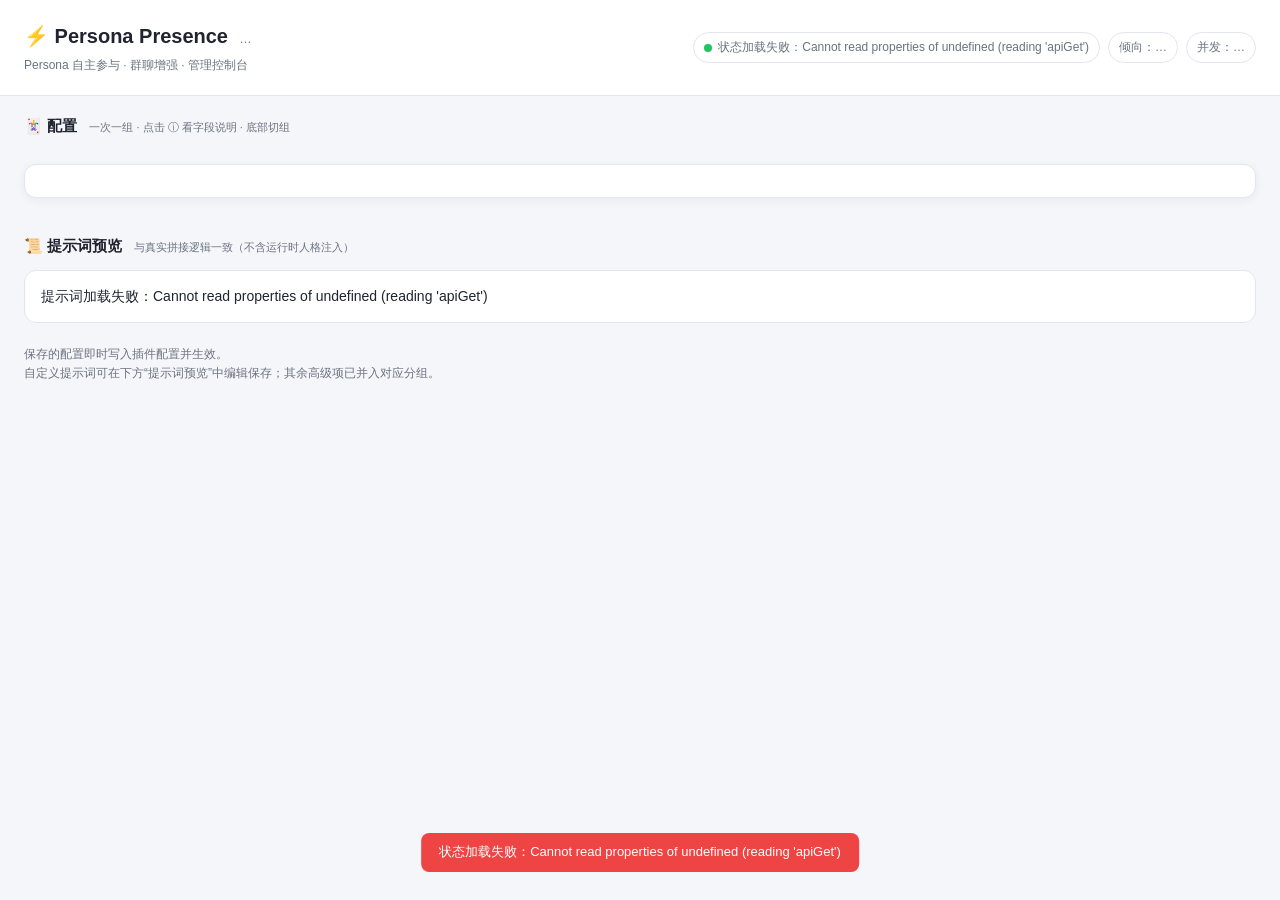
==== commit d86c28ce: "feat: rename plugin to persona presence" ====
--- a/pages/control/index.html
+++ b/pages/control/index.html
@@ -3,14 +3,14 @@
 <head>
   <meta charset="utf-8" />
   <meta name="viewport" content="width=device-width, initial-scale=1" />
-  <title>Group Chat Plus Lite · 管理控制台</title>
+  <title>Persona Presence · 管理控制台</title>
   <link rel="stylesheet" href="./style.css" />
 </head>
 <body>
   <header class="hero">
     <div>
-      <h1>⚡ Group Chat Plus Lite <span class="ver" id="ver">…</span></h1>
-      <p class="sub">AI 读空气群聊增强 · 管理控制台</p>
+      <h1>⚡ Persona Presence <span class="ver" id="ver">…</span></h1>
+      <p class="sub">Persona 自主参与 · 群聊增强 · 管理控制台</p>
     </div>
     <div class="hero-pills">
       <div class="pill"><span class="dot" id="dotMain"></span><span id="mainSwitch">群聊回复：…</span></div>
--- a/pages/control/style.css
+++ b/pages/control/style.css
@@ -1,4 +1,4 @@
-/* Group Chat Plus Lite — 插件页控制台（分组 tab 分页版） */
+/* Persona Presence — 插件页控制台（分组 tab 分页版） */
 :root {
   --bg: #f5f6fa;
   --card: #ffffff;
@@ -98,6 +98,7 @@
   background: var(--accent-soft); color: var(--accent); font-size: 11px;
 }
 .hint-ico:hover { background: var(--accent); color: #fff; }
+.field-hint { font-size: 11px; color: var(--text-sub); line-height: 1.5; }
 .field input[type="text"], .field input[type="number"], .field select, .field textarea {
   width: 100%; padding: 7px 10px; border: 1px solid var(--border); border-radius: 8px;
   background: var(--bg); color: var(--text); font-size: 13px;
